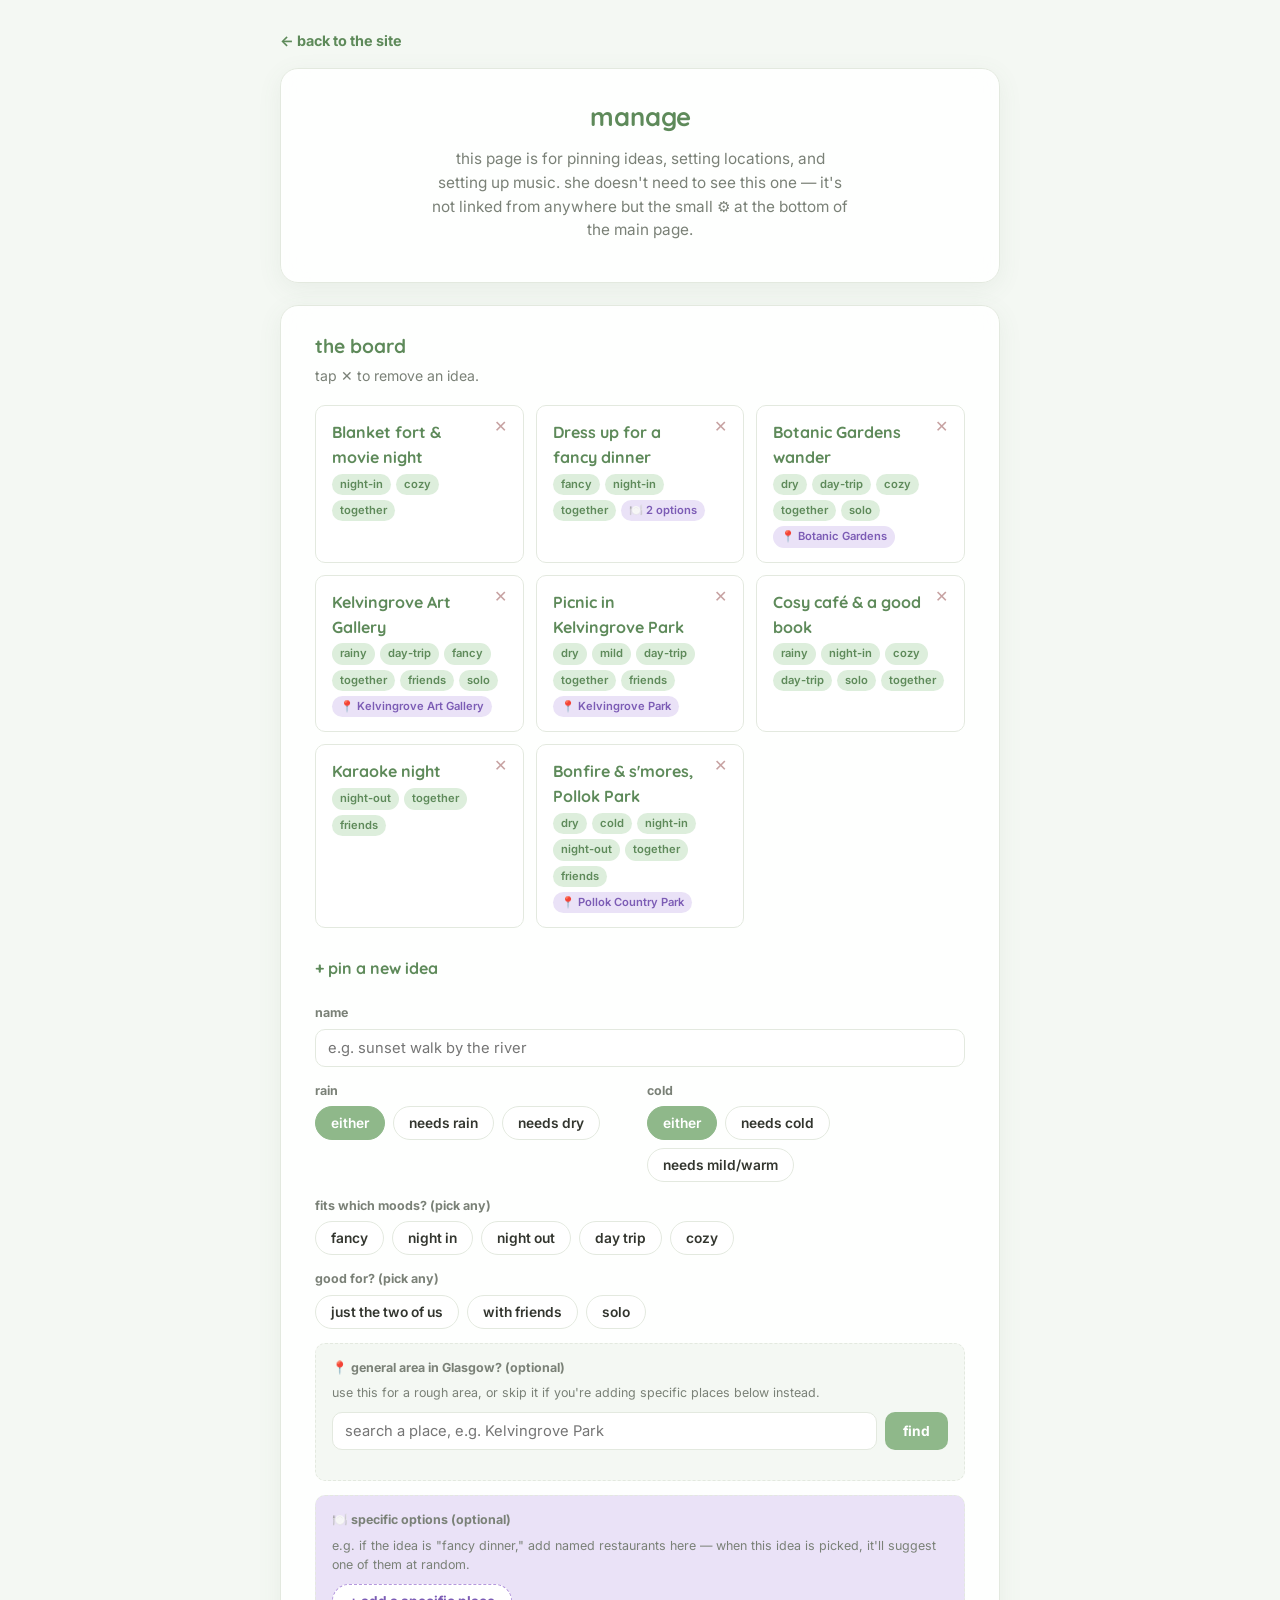
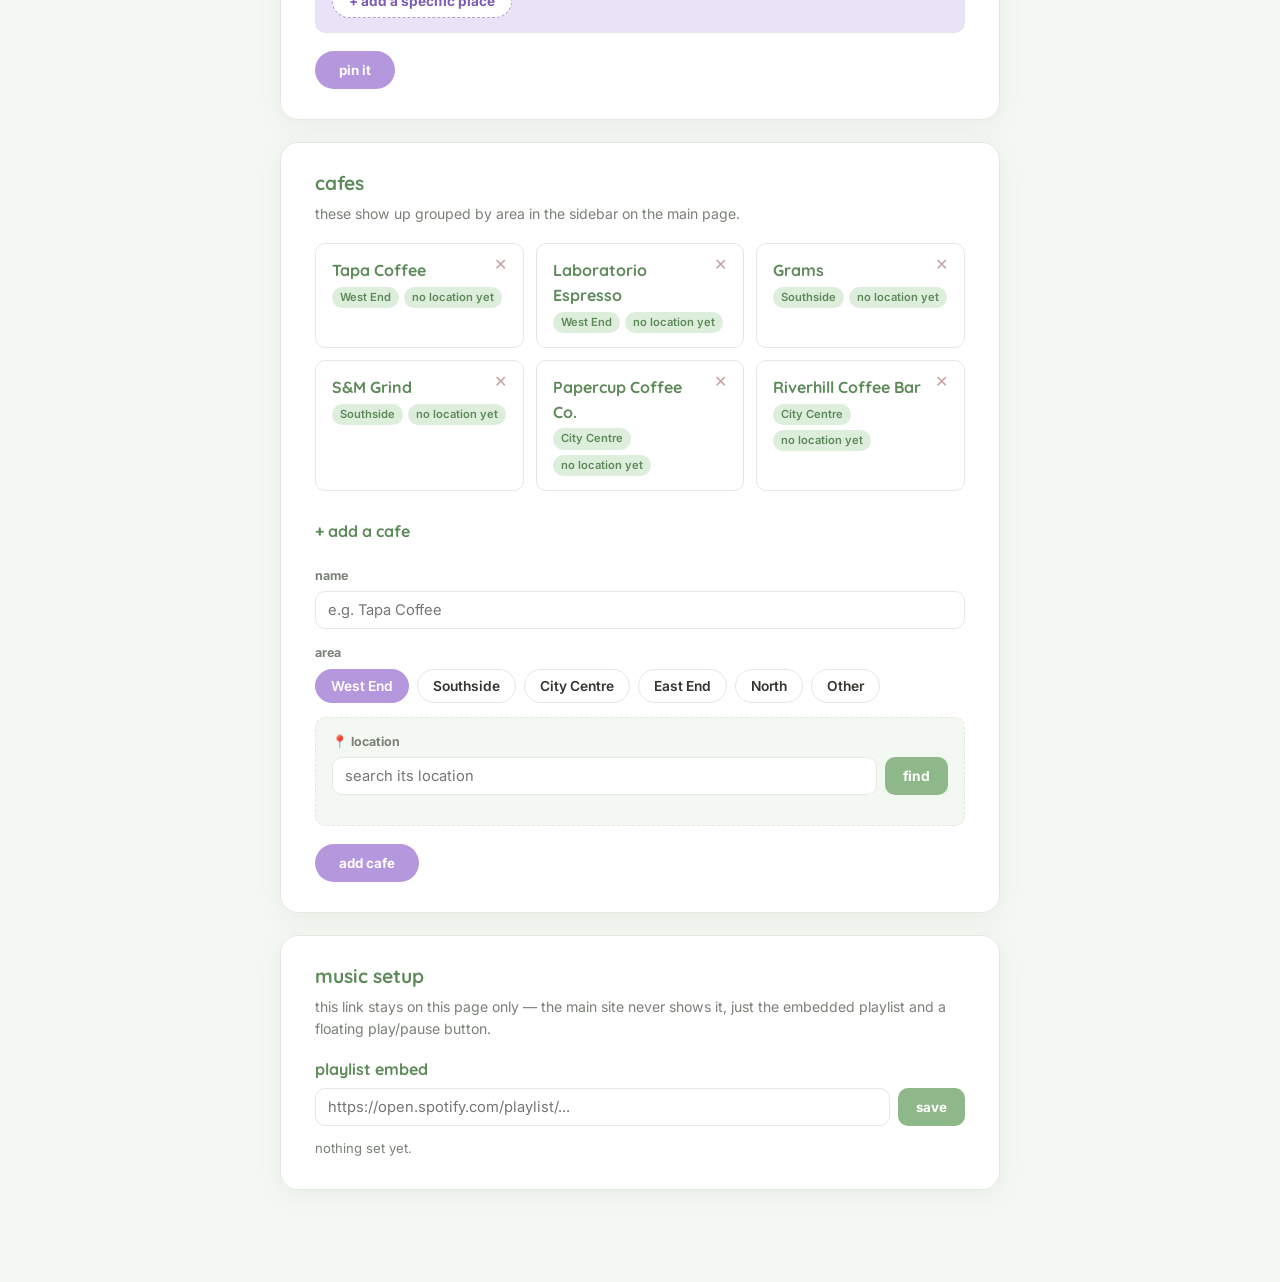
==== manage.html @ c49740e5 "Add files via upload" ====
<!DOCTYPE html>
<html lang="en">
<head>
<meta charset="UTF-8">
<meta name="viewport" content="width=device-width, initial-scale=1.0">
<title>manage — shall we?</title>
<meta name="robots" content="noindex, nofollow">

<link rel="preconnect" href="https://fonts.googleapis.com">
<link href="https://fonts.googleapis.com/css2?family=Quicksand:wght@500;600;700&family=Inter:wght@400;500;600;700&display=swap" rel="stylesheet">
<link rel="stylesheet" href="style.css">
<style>
  /* This page has no map behind it — plain background instead. */
  body{ background: var(--mint-bg); }
  .back-link{ display:inline-block; margin-bottom: 16px; color: var(--green-deep); font-weight: 700; text-decoration: none; font-size: 0.9rem; }
  .back-link:hover{ text-decoration: underline; }
  .current-value{ font-size: 0.82rem; color: var(--text-muted); margin-top: 8px; word-break: break-all; }
</style>
</head>
<body>

<div class="wrap">
  <a class="back-link" href="index.html">← back to the site</a>

  <header class="hero card" style="padding: 24px 30px;">
    <h1 style="font-size:1.6rem;">manage</h1>
    <p class="sub">this page is for pinning ideas, setting locations, and setting up music. she doesn't need to see this one — it's not linked from anywhere but the small ⚙ at the bottom of the main page.</p>
  </header>

  <!-- ============================================================
       THE BOARD — full editing here
  ============================================================= -->
  <section class="card panel">
    <h2>the board</h2>
    <p class="hint">tap ✕ to remove an idea.</p>
    <div class="board-grid" id="activityList"></div>

    <details class="add-form" open>
      <summary>+ pin a new idea</summary>
      <div class="form-body">
        <div class="form-grid">
          <div class="full">
            <label class="small">name</label>
            <input type="text" id="newName" placeholder="e.g. sunset walk by the river">
          </div>
          <div>
            <label class="small">rain</label>
            <div class="chip-row green" id="newRain">
              <button class="chip active" data-value="either">either</button>
              <button class="chip" data-value="yes">needs rain</button>
              <button class="chip" data-value="no">needs dry</button>
            </div>
          </div>
          <div>
            <label class="small">cold</label>
            <div class="chip-row green" id="newCold">
              <button class="chip active" data-value="either">either</button>
              <button class="chip" data-value="yes">needs cold</button>
              <button class="chip" data-value="no">needs mild/warm</button>
            </div>
          </div>
          <div class="full">
            <label class="small">fits which moods? (pick any)</label>
            <div class="chip-row purple" id="newMood">
              <button class="chip" data-value="fancy">fancy</button>
              <button class="chip" data-value="night-in">night in</button>
              <button class="chip" data-value="night-out">night out</button>
              <button class="chip" data-value="day-trip">day trip</button>
              <button class="chip" data-value="cozy">cozy</button>
            </div>
          </div>
          <div class="full">
            <label class="small">good for? (pick any)</label>
            <div class="chip-row purple" id="newCompany">
              <button class="chip" data-value="together">just the two of us</button>
              <button class="chip" data-value="friends">with friends</button>
              <button class="chip" data-value="solo">solo</button>
            </div>
          </div>

          <div class="full location-box">
            <label class="small">📍 general area in Glasgow? (optional)</label>
            <p class="mini-hint">use this for a rough area, or skip it if you're adding specific places below instead.</p>
            <div class="location-search-row">
              <input type="text" id="locationQuery" placeholder="search a place, e.g. Kelvingrove Park">
              <button type="button" id="locationSearchBtn">find</button>
            </div>
            <div id="locationResults" class="location-results"></div>
            <div id="locationSelected" class="location-selected"></div>
          </div>

          <div class="full options-box">
            <label class="small">🍽️ specific options (optional)</label>
            <p class="mini-hint">e.g. if the idea is "fancy dinner," add named restaurants here — when this idea is picked, it'll suggest one of them at random.</p>
            <div id="optionRows"></div>
            <button type="button" class="add-option-btn" id="addOptionBtn">+ add a specific place</button>
          </div>
        </div>
        <button class="save-btn" id="saveActivityBtn">pin it</button>
      </div>
    </details>
  </section>

  <!-- ============================================================
       CAFES (sidebar chooser on the main page)
  ============================================================= -->
  <section class="card panel">
    <h2>cafes</h2>
    <p class="hint">these show up grouped by area in the sidebar on the main page.</p>
    <div class="board-grid" id="cafeList"></div>

    <details class="add-form" open>
      <summary>+ add a cafe</summary>
      <div class="form-body">
        <div class="form-grid">
          <div class="full">
            <label class="small">name</label>
            <input type="text" id="newCafeName" placeholder="e.g. Tapa Coffee">
          </div>
          <div class="full">
            <label class="small">area</label>
            <div class="chip-row purple" id="newCafeArea"></div>
          </div>
          <div class="full location-box">
            <label class="small">📍 location</label>
            <div class="location-search-row">
              <input type="text" id="cafeLocationQuery" placeholder="search its location">
              <button type="button" id="cafeLocationSearchBtn">find</button>
            </div>
            <div id="cafeLocationResults" class="location-results"></div>
            <div id="cafeLocationSelected" class="location-selected"></div>
          </div>
        </div>
        <button class="save-btn" id="saveCafeBtn">add cafe</button>
      </div>
    </details>
  </section>

  <!-- ============================================================
       MUSIC SETUP
  ============================================================= -->
  <section class="card panel">
    <h2>music setup</h2>
    <p class="hint">this link stays on this page only — the main site never shows it, just the embedded playlist and a floating play/pause button.</p>

    <div class="music-block">
      <h3>playlist embed</h3>
      <div class="playlist-input-row">
        <input type="text" id="playlistUrl" placeholder="https://open.spotify.com/playlist/...">
        <button id="savePlaylistBtn">save</button>
      </div>
      <div id="playlistCurrent" class="current-value"></div>
    </div>
  </section>

</div>

<script src="shared.js"></script>
<script src="manage.js"></script>
</body>
</html>
---- style.css ----
/* ==========================================================================
   THEME VARIABLES
   ========================================================================== */
:root{
  --mint-bg:     #F4F8F3;
  --green-soft:  #DDEEDC;
  --green:       #8FB88A;
  --green-deep:  #5E8A5A;
  --purple-soft: #EAE2F7;
  --purple:      #B497DD;
  --purple-deep: #7C5CB5;

  --text:        #33362F;
  --text-muted:  #7A8177;
  --border:      #E3E9DF;
  --card-bg:     rgba(255, 255, 255, 0.88);

  --font-display: 'Quicksand', sans-serif;
  --font-body:    'Inter', -apple-system, BlinkMacSystemFont, 'Segoe UI', sans-serif;

  --radius: 18px;
  --radius-sm: 10px;
  --blur: 14px;
}

*{ box-sizing: border-box; }
html, body{ margin: 0; height: 100%; }

body{
  background: transparent;
  color: var(--text);
  font-family: var(--font-body);
  line-height: 1.55;
}

h1, h2, h3{
  font-family: var(--font-display);
  font-weight: 700;
  color: var(--green-deep);
  margin: 0;
}

button{ font-family: inherit; cursor: pointer; }
input, textarea, select{ font-family: inherit; }

.wrap{
  position: relative;
  z-index: 1;
  max-width: 760px;
  margin: 0 auto;
  padding: 28px 20px 70px;
}

#mapBackground{
  position: fixed;
  inset: 0;
  z-index: 0;
  filter: saturate(70%) brightness(1.08);
}

.card{
  background: var(--card-bg);
  backdrop-filter: blur(var(--blur));
  -webkit-backdrop-filter: blur(var(--blur));
  border: 1px solid var(--border);
  border-radius: var(--radius);
  box-shadow: 0 6px 24px rgba(90, 110, 90, 0.08);
  margin-bottom: 22px;
}

/* ---------- hero ---------- */
.hero{ padding: 34px 30px 30px; text-align: center; position: relative; overflow: hidden; }
.hero-plants{ position: absolute; top: 0; left: 0; right: 0; display: flex; justify-content: space-between; padding: 0 18px; pointer-events: none; }
.plant{ width: 34px; height: auto; opacity: 0.9; }
.plant-left{ transform: translateY(-6px); }
.plant-right{ transform: translateY(-6px) scaleX(-1); }
.eyebrow{ margin: 0; font-size: 0.78rem; letter-spacing: 0.06em; text-transform: uppercase; color: var(--purple-deep); font-weight: 600; }
.hero h1{ font-size: clamp(2rem, 6vw, 2.6rem); margin-top: 4px; }
.hero .sub{ margin-top: 10px; color: var(--text-muted); max-width: 42ch; margin-left: auto; margin-right: auto; font-size: 0.96rem; }

/* ---------- picker ---------- */
.picker{ padding: 26px clamp(18px, 4vw, 34px) 20px; }
.field-group{ margin-bottom: 22px; }
.field-group:last-child{ margin-bottom: 0; }
.field-label{ font-family: var(--font-display); font-weight: 600; color: var(--text); font-size: 0.98rem; margin-bottom: 10px; }
.chip-row{ display: flex; flex-wrap: wrap; gap: 8px; }
.chip{
  border: 1.5px solid var(--border); background: #fff; color: var(--text);
  padding: 8px 15px; border-radius: 999px; font-size: 0.86rem; font-weight: 600;
  transition: all .15s ease;
}
.chip-row.green .chip:hover{ border-color: var(--green); }
.chip-row.green .chip.active{ background: var(--green); border-color: var(--green); color: #fff; }
.chip-row.purple .chip:hover{ border-color: var(--purple); }
.chip-row.purple .chip.active{ background: var(--purple); border-color: var(--purple); color: #fff; }

/* ---------- reveal + result ---------- */
.reveal-area{ text-align: center; margin: 6px 0 26px; }
.reveal-btn{
  background: linear-gradient(135deg, var(--green), var(--purple));
  color: #fff; border: none; padding: 15px 38px; border-radius: 999px;
  font-size: 1.02rem; font-family: var(--font-display); font-weight: 700;
  box-shadow: 0 8px 20px rgba(124, 92, 181, 0.25); transition: transform .1s ease;
}
.reveal-btn:hover{ transform: translateY(-1px); }
.reveal-btn:active{ transform: translateY(1px); }
.map-hint{ margin: 10px 0 0; font-size: 0.82rem; color: var(--text-muted); font-style: italic; }

#result{ margin-bottom: 24px; min-height: 20px; }
.result-card{ padding: 26px clamp(20px, 4vw, 34px); display: flex; gap: 18px; align-items: flex-start; animation: pop .3s ease; }
@keyframes pop{ from{ opacity:0; transform: translateY(8px);} to{opacity:1; transform:none;} }
.result-icon{ flex: none; width: 52px; height: 52px; background: var(--green-soft); border-radius: 50%; display: flex; align-items: center; justify-content: center; }
.result-icon svg{ width: 30px; height: 30px; }
.result-body h3{ font-size: 1.3rem; margin-bottom: 4px; }
.area-tag{
  display: inline-block; font-size: 0.78rem; font-weight: 700; color: var(--purple-deep);
  background: var(--purple-soft); padding: 4px 12px; border-radius: 999px; margin: 8px 0 14px;
}
.specific-pick{ font-size: 0.92rem; color: var(--text); margin: 8px 0 4px; }
.specific-pick strong{ color: var(--purple-deep); }
.ghost-btn{
  background: none; border: 1.5px solid var(--green); color: var(--green-deep);
  padding: 8px 16px; border-radius: 999px; font-weight: 700; font-size: 0.86rem;
}
.ghost-btn:hover{ background: var(--green); color: #fff; }
.empty-state{ text-align: center; padding: 26px 20px; color: var(--text-muted); font-style: italic; }

/* ---------- panels + board grid ---------- */
.panel{ padding: 26px clamp(18px, 4vw, 34px) 30px; }
.panel h2{ font-size: 1.2rem; margin-bottom: 4px; }
.panel .hint{ color: var(--text-muted); font-size: 0.88rem; margin: 0 0 18px; }
.panel .hint.small-hint{ margin-bottom: 10px; }

.board-grid{ display: grid; grid-template-columns: repeat(auto-fill, minmax(200px, 1fr)); gap: 12px; margin-bottom: 22px; }
.board-card{
  background: #fff; border: 1px solid var(--border); border-radius: var(--radius-sm);
  padding: 14px 16px; text-align: left; cursor: pointer; position: relative;
  transition: box-shadow .15s ease, transform .1s ease;
}
.board-card:hover{ box-shadow: 0 6px 16px rgba(90,110,90,0.12); transform: translateY(-1px); }
.board-card .name{ font-family: var(--font-display); font-weight: 700; color: var(--green-deep); margin-bottom: 4px; padding-right: 20px; }
.board-card .tags{ display: flex; flex-wrap: wrap; gap: 5px; }
.board-card .tag{ font-size: 0.7rem; font-weight: 600; padding: 2px 8px; border-radius: 999px; background: var(--green-soft); color: var(--green-deep); }
.board-card .tag.loc{ background: var(--purple-soft); color: var(--purple-deep); }
.board-card .remove-btn{
  position: absolute; top: 10px; right: 10px; background: none; border: none;
  color: #c7a2a2; font-size: 1rem; line-height: 1; padding: 2px 6px; border-radius: 6px;
}
.board-card .remove-btn:hover{ background: #f6e8e8; }

/* ---------- add-idea form ---------- */
details.add-form > summary{
  list-style: none; cursor: pointer; font-weight: 700; font-family: var(--font-display);
  color: var(--green-deep); padding: 6px 0;
}
details.add-form > summary::-webkit-details-marker{ display: none; }
.form-body{ margin-top: 16px; }
.form-grid{ display: grid; grid-template-columns: 1fr 1fr; gap: 14px; }
.form-grid .full{ grid-column: 1 / -1; }
label.small{ font-size: 0.78rem; font-weight: 700; color: var(--text-muted); display: block; margin-bottom: 6px; }
input[type="text"], textarea, select{
  width: 100%; border: 1.5px solid var(--border); border-radius: var(--radius-sm);
  padding: 9px 12px; background: #fff; font-size: 0.92rem; color: var(--text);
}
textarea{ resize: vertical; min-height: 56px; }
.save-btn{ margin-top: 18px; background: var(--purple); color: #fff; border: none; padding: 11px 24px; border-radius: 999px; font-weight: 700; }
.save-btn:hover{ background: var(--purple-deep); }

.mini-hint{ font-size: 0.78rem; color: var(--text-muted); margin: 0 0 10px; }

.location-box{ background: var(--mint-bg); border: 1px dashed var(--border); border-radius: var(--radius-sm); padding: 14px 16px; }
.location-search-row{ display: flex; gap: 8px; }
.location-search-row input{ flex: 1; }
.location-search-row button{ background: var(--green); color: #fff; border: none; padding: 0 18px; border-radius: var(--radius-sm); font-weight: 700; font-size: 0.86rem; }
.location-search-row button:hover{ background: var(--green-deep); }
.location-results{ margin-top: 8px; display: flex; flex-direction: column; gap: 4px; }
.location-result-item{ text-align: left; background: #fff; border: 1px solid var(--border); border-radius: 8px; padding: 7px 10px; font-size: 0.82rem; color: var(--text); }
.location-result-item:hover{ border-color: var(--purple); }
.location-selected{ margin-top: 8px; font-size: 0.82rem; color: var(--purple-deep); font-weight: 600; }

.options-box{ background: var(--purple-soft); border: 1px dashed var(--border); border-radius: var(--radius-sm); padding: 14px 16px; }
.option-row{ background: #fff; border: 1px solid var(--border); border-radius: var(--radius-sm); padding: 10px 12px; margin-bottom: 10px; }
.option-row-top{ display: flex; gap: 8px; margin-bottom: 8px; }
.option-row-top input{ flex: 1; }
.option-row .location-search-row{ margin-bottom: 0; }
.option-row .location-search-row input{ font-size: 0.85rem; }
.icon-btn{ background: none; border: none; color: var(--text-muted); font-size: 1.1rem; line-height: 1; padding: 4px 8px; border-radius: var(--radius-sm); }
.icon-btn:hover{ background: var(--border); }
.add-option-btn{ background: #fff; border: 1.5px dashed var(--purple); color: var(--purple-deep); padding: 8px 16px; border-radius: 999px; font-weight: 700; font-size: 0.85rem; }
.add-option-btn:hover{ background: var(--purple-soft); }

/* ---------- music ---------- */
.music-block{ margin-bottom: 26px; }
.music-block:last-child{ margin-bottom: 0; }
.music-block h3{ font-size: 1rem; margin-bottom: 6px; }
.playlist-input-row{ display: flex; gap: 8px; flex-wrap: wrap; margin-bottom: 12px; }
.playlist-input-row input{ flex: 1; min-width: 200px; }
.playlist-input-row button{ background: var(--green); color: #fff; border: none; padding: 9px 18px; border-radius: var(--radius-sm); font-weight: 700; }
.playlist-input-row button:hover{ background: var(--green-deep); }
.playlist-embed-wrap{ border-radius: var(--radius-sm); overflow: hidden; border: 1px solid var(--border); }
.playlist-embed-wrap iframe{ width: 100%; border: none; display: block; }
.playlist-empty{ color: var(--text-muted); font-style: italic; font-size: 0.9rem; }

/* ---------- cafe sidebar ---------- */
.cafe-toggle{
  position: fixed;
  top: 50%;
  right: 0;
  transform: translateY(-50%);
  z-index: 45;
  background: var(--purple);
  color: #fff;
  border: none;
  padding: 12px 10px;
  border-radius: 12px 0 0 12px;
  font-weight: 700;
  font-size: 0.82rem;
  writing-mode: vertical-rl;
  text-orientation: mixed;
  box-shadow: -4px 0 12px rgba(90,110,90,0.15);
}
.cafe-toggle:hover{ background: var(--purple-deep); }

.cafe-sidebar{
  position: fixed;
  top: 0;
  right: 0;
  bottom: 0;
  width: 280px;
  max-width: 85vw;
  background: var(--card-bg);
  backdrop-filter: blur(var(--blur));
  -webkit-backdrop-filter: blur(var(--blur));
  border-left: 1px solid var(--border);
  box-shadow: -8px 0 24px rgba(90,110,90,0.15);
  z-index: 46;
  padding: 20px 18px;
  overflow-y: auto;
  transform: translateX(100%);
  transition: transform .25s ease;
}
.cafe-sidebar.open{ transform: translateX(0); }
.cafe-sidebar-header{ display: flex; justify-content: space-between; align-items: center; margin-bottom: 4px; }
.cafe-sidebar h2{ font-size: 1.15rem; }
.cafe-sidebar .hint{ font-size: 0.85rem; color: var(--text-muted); margin: 0 0 16px; }

.cafe-group{ margin-bottom: 18px; }
.cafe-group-title{
  font-family: var(--font-display);
  font-weight: 700;
  color: var(--purple-deep);
  font-size: 0.9rem;
  margin-bottom: 8px;
}
.cafe-item{
  display: block;
  width: 100%;
  text-align: left;
  background: #fff;
  border: 1px solid var(--border);
  border-radius: var(--radius-sm);
  padding: 9px 12px;
  margin-bottom: 6px;
  font-size: 0.88rem;
  color: var(--text);
  font-weight: 600;
}
.cafe-item:hover{ border-color: var(--green); background: var(--green-soft); }

/* ---------- floating now-playing widget ---------- */
.floating-player{
  position: fixed;
  left: 50%;
  bottom: 22px;
  transform: translateX(-50%);
  z-index: 40;
  display: flex;
  align-items: center;
  gap: 10px;
  background: rgba(255,255,255,0.92);
  backdrop-filter: blur(10px);
  -webkit-backdrop-filter: blur(10px);
  border: 1px solid var(--border);
  border-radius: 999px;
  padding: 8px 10px 8px 8px;
  box-shadow: 0 8px 24px rgba(90,110,90,0.18);
}
.floating-playlist-btn{
  background: var(--green-soft); color: var(--green-deep); border: none;
  padding: 10px 18px; border-radius: 999px; font-weight: 700; font-size: 0.85rem; white-space: nowrap;
}
.floating-playlist-btn:hover{ background: var(--green); color: #fff; }

@media (max-width: 480px){
  .floating-player{ left: 12px; right: 12px; transform: none; justify-content: center; flex-wrap: wrap; }
}

/* ---------- map marker ---------- */
.pulse-marker{ width: 16px; height: 16px; border-radius: 50%; background: var(--purple); border: 2px solid #fff; animation: pulse 1.6s infinite; }
@keyframes pulse{
  0%   { box-shadow: 0 0 0 0 rgba(180,151,221,0.55); }
  70%  { box-shadow: 0 0 0 18px rgba(180,151,221,0); }
  100% { box-shadow: 0 0 0 0 rgba(180,151,221,0); }
}

/* ---------- footer ---------- */
footer{ text-align: center; padding: 10px 0 30px; color: var(--text-muted); font-size: 0.85rem; position: relative; }
.footer-sprig{ width: 100px; height: auto; display: block; margin: 0 auto 8px; }
.manage-link{ margin-top: 14px; }
.manage-link a{ color: var(--border); text-decoration: none; font-size: 0.95rem; opacity: 0.6; }
.manage-link a:hover{ opacity: 1; color: var(--purple); }

@media (max-width: 560px){
  .form-grid{ grid-template-columns: 1fr; }
  .result-card{ flex-direction: column; }
}
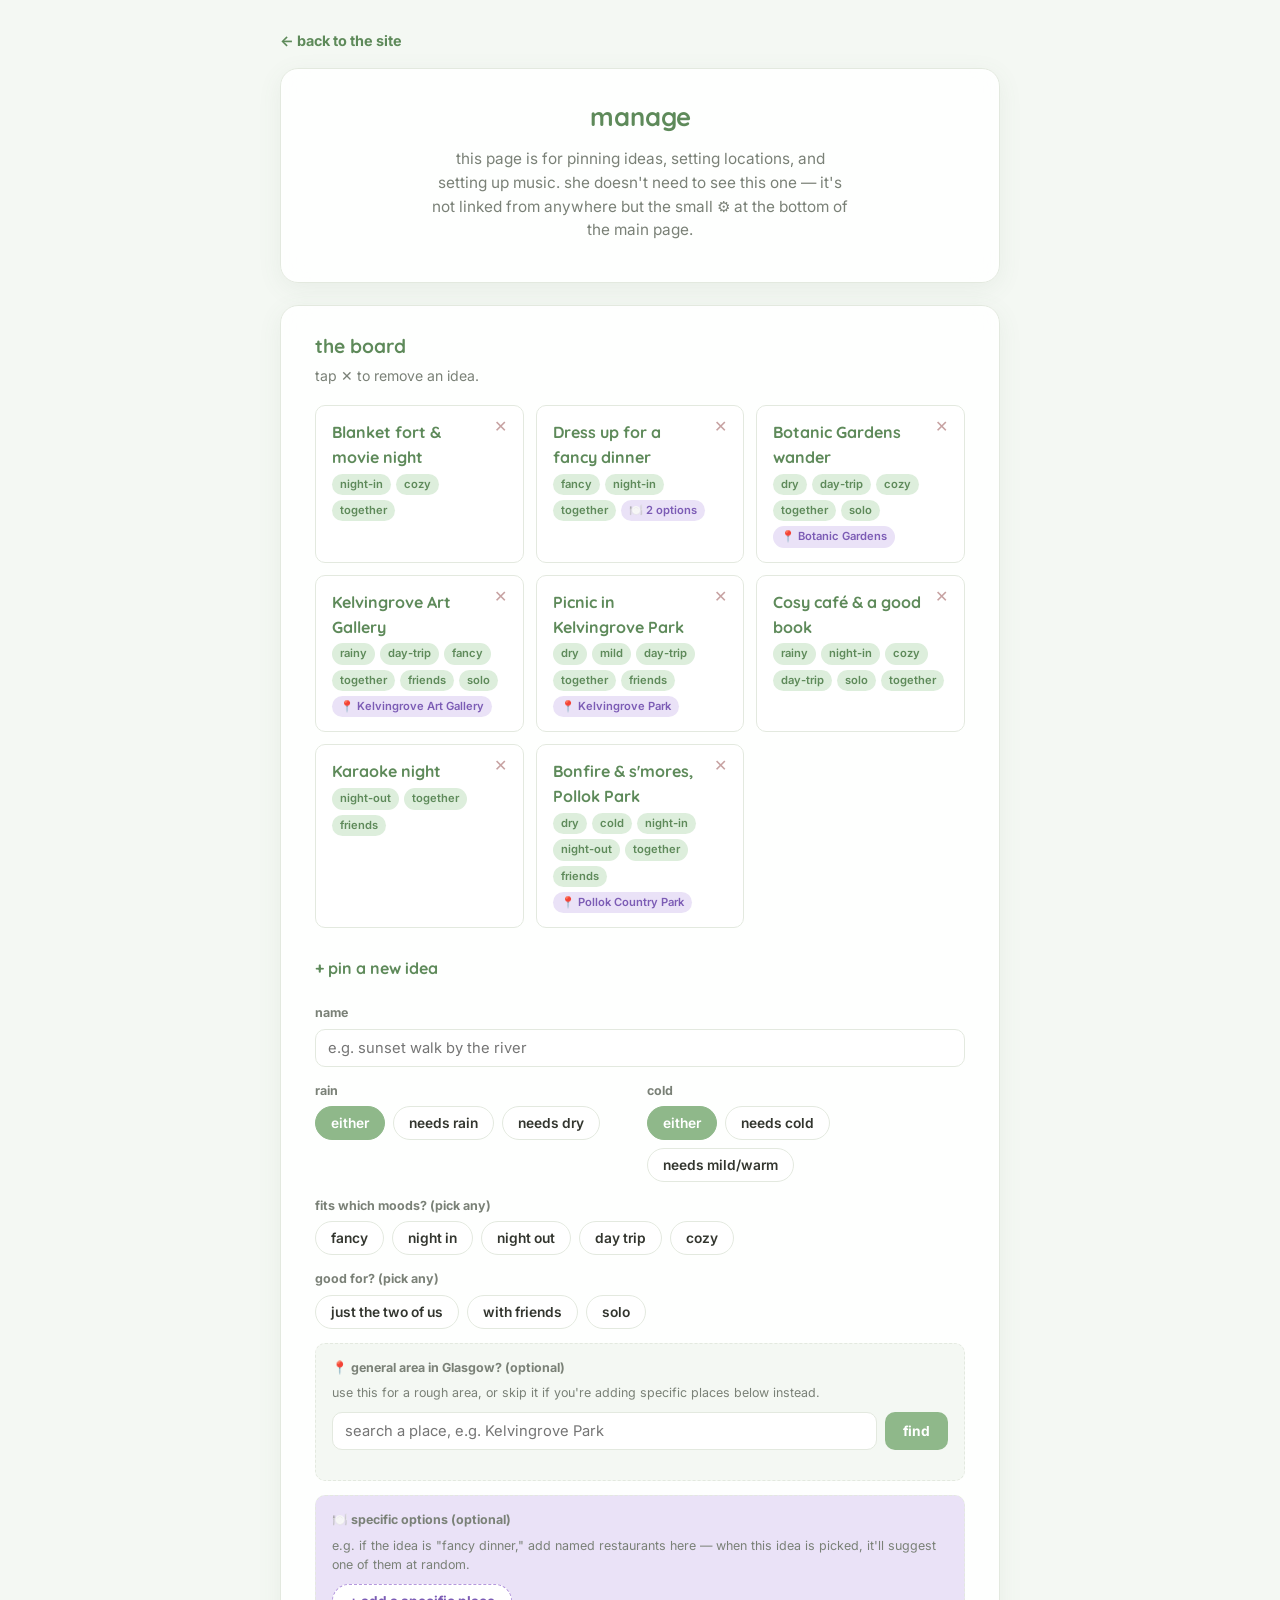
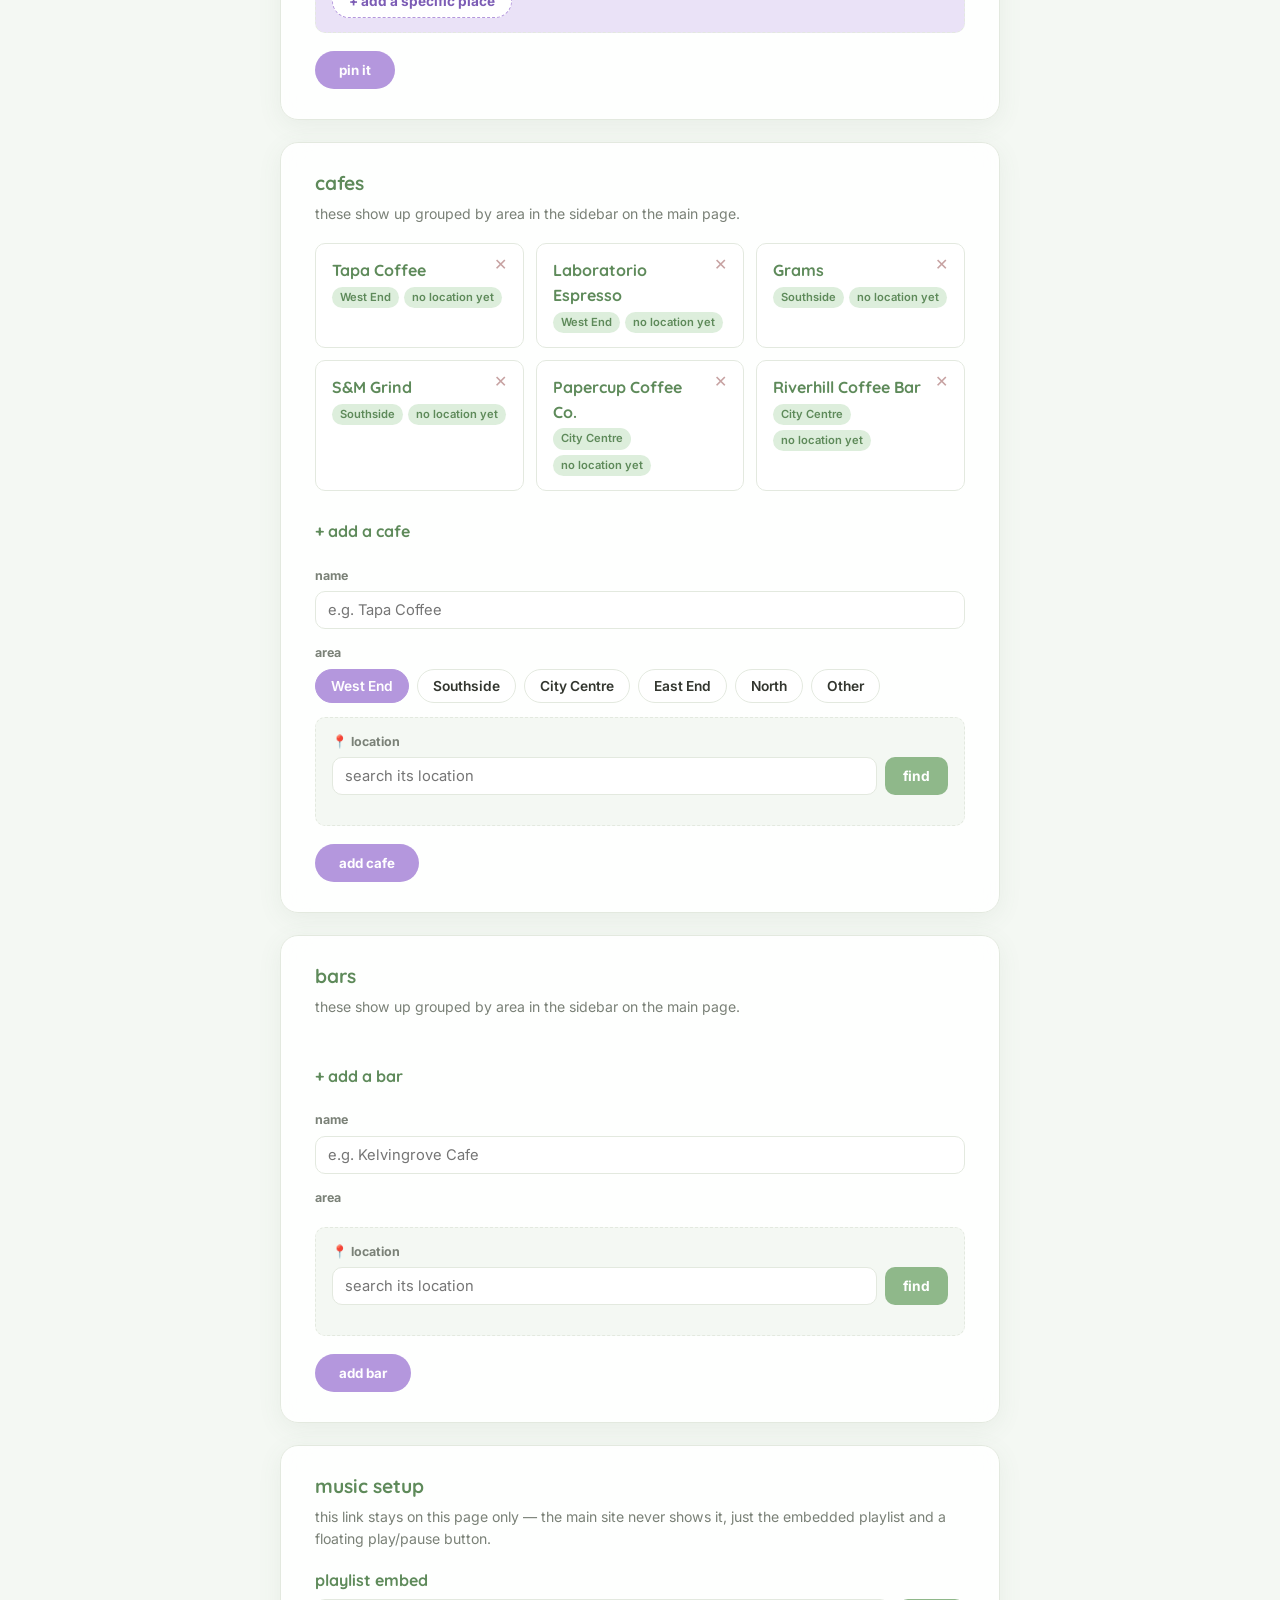
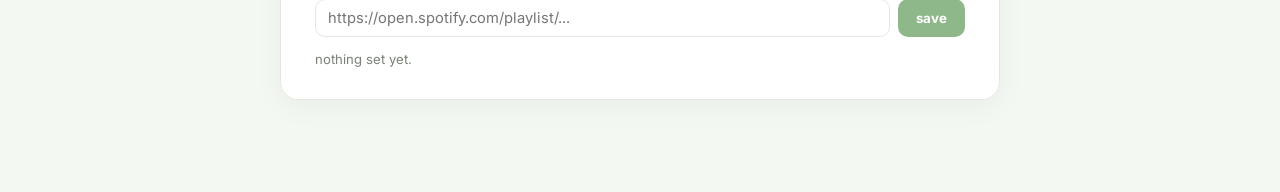
==== commit efdfccce: "Add sidebar chooser for bars in manage.html" ====
--- a/manage.html
+++ b/manage.html
@@ -136,6 +136,41 @@
     </details>
   </section>
 
+   <!-- ============================================================
+       BARS (sidebar chooser on the main page)
+  ============================================================= -->
+  <section class="card panel">
+    <h2>bars</h2>
+    <p class="hint">these show up grouped by area in the sidebar on the main page.</p>
+    <div class="board-grid" id="barList"></div>
+
+    <details class="add-form" open>
+      <summary>+ add a bar</summary>
+      <div class="form-body">
+        <div class="form-grid">
+          <div class="full">
+            <label class="small">name</label>
+            <input type="text" id="newBarName" placeholder="e.g. Kelvingrove Cafe">
+          </div>
+          <div class="full">
+            <label class="small">area</label>
+            <div class="chip-row purple" id="newBarArea"></div>
+          </div>
+          <div class="full location-box">
+            <label class="small">📍 location</label>
+            <div class="location-search-row">
+              <input type="text" id="barLocationQuery" placeholder="search its location">
+              <button type="button" id="barLocationSearchBtn">find</button>
+            </div>
+            <div id="barLocationResults" class="location-results"></div>
+            <div id="barLocationSelected" class="location-selected"></div>
+          </div>
+        </div>
+        <button class="save-btn" id="saveBarBtn">add bar</button>
+      </div>
+    </details>
+  </section>
+
   <!-- ============================================================
        MUSIC SETUP
   ============================================================= -->
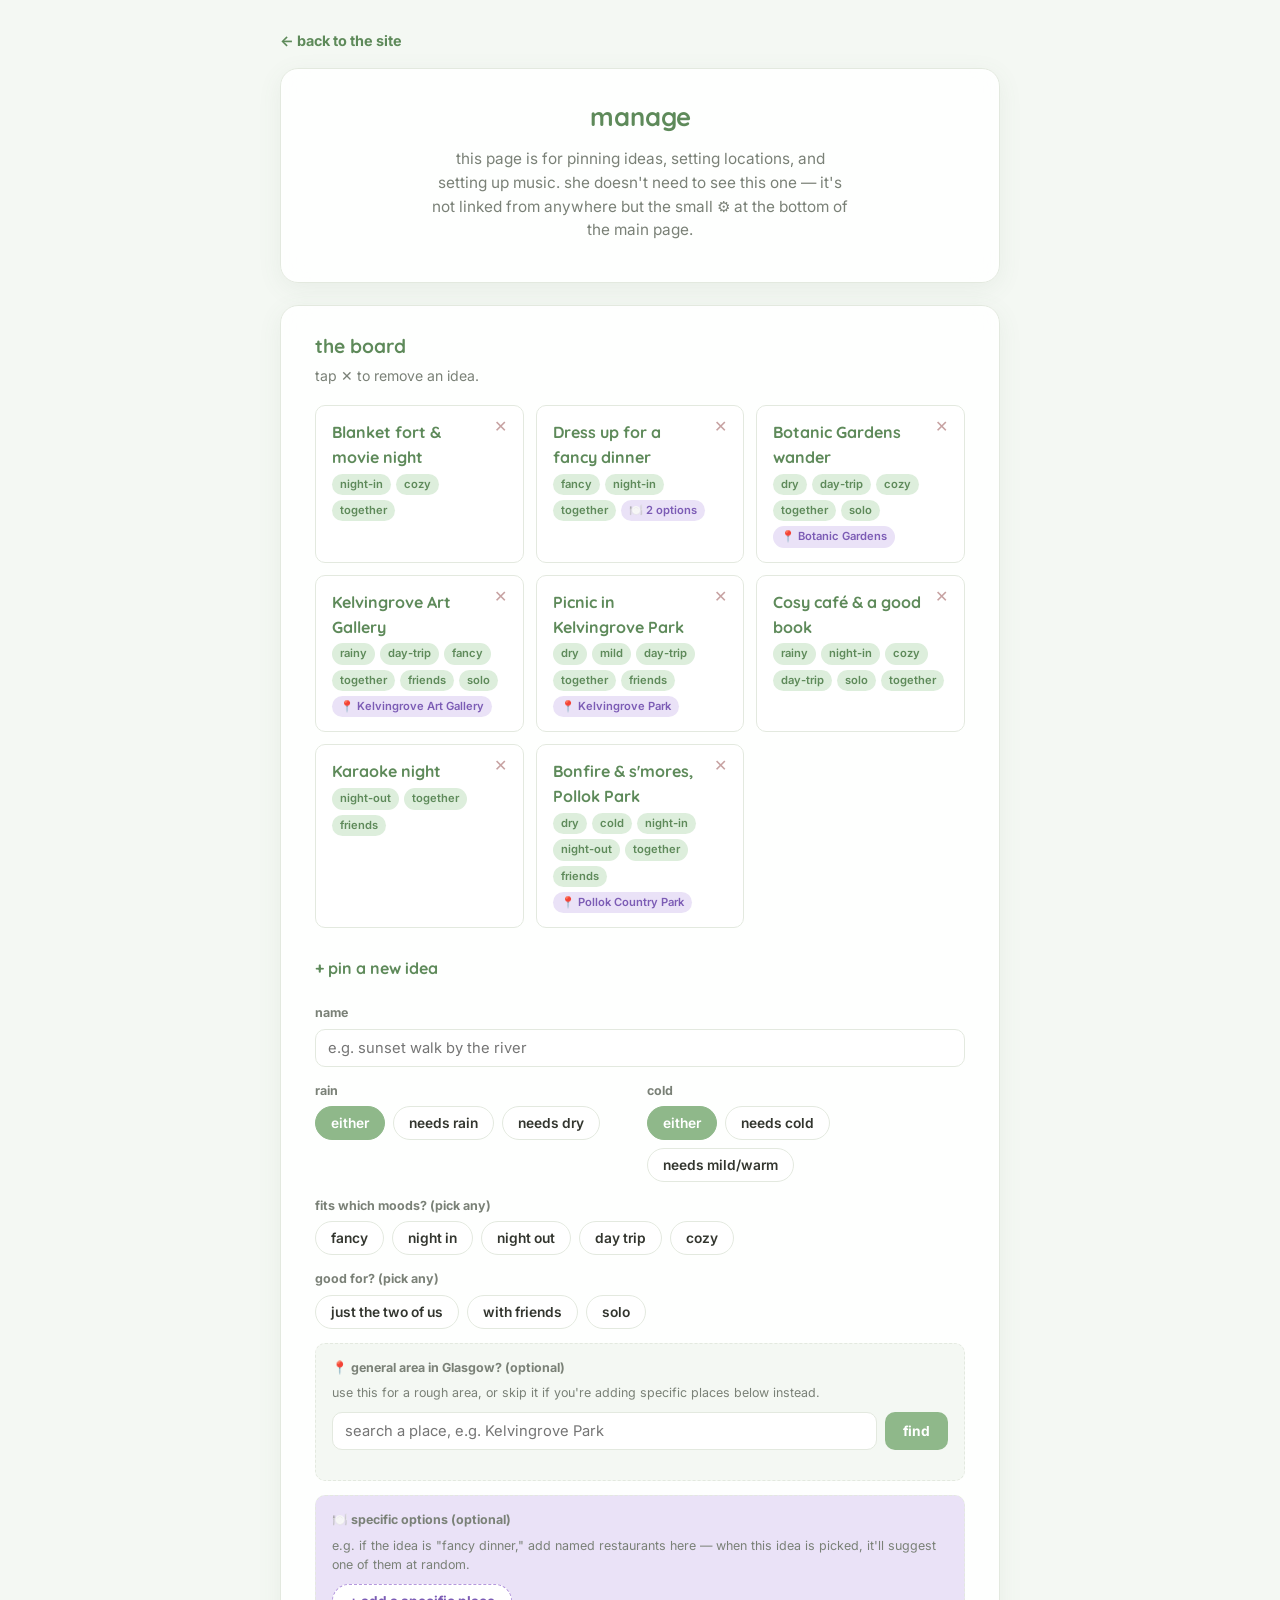
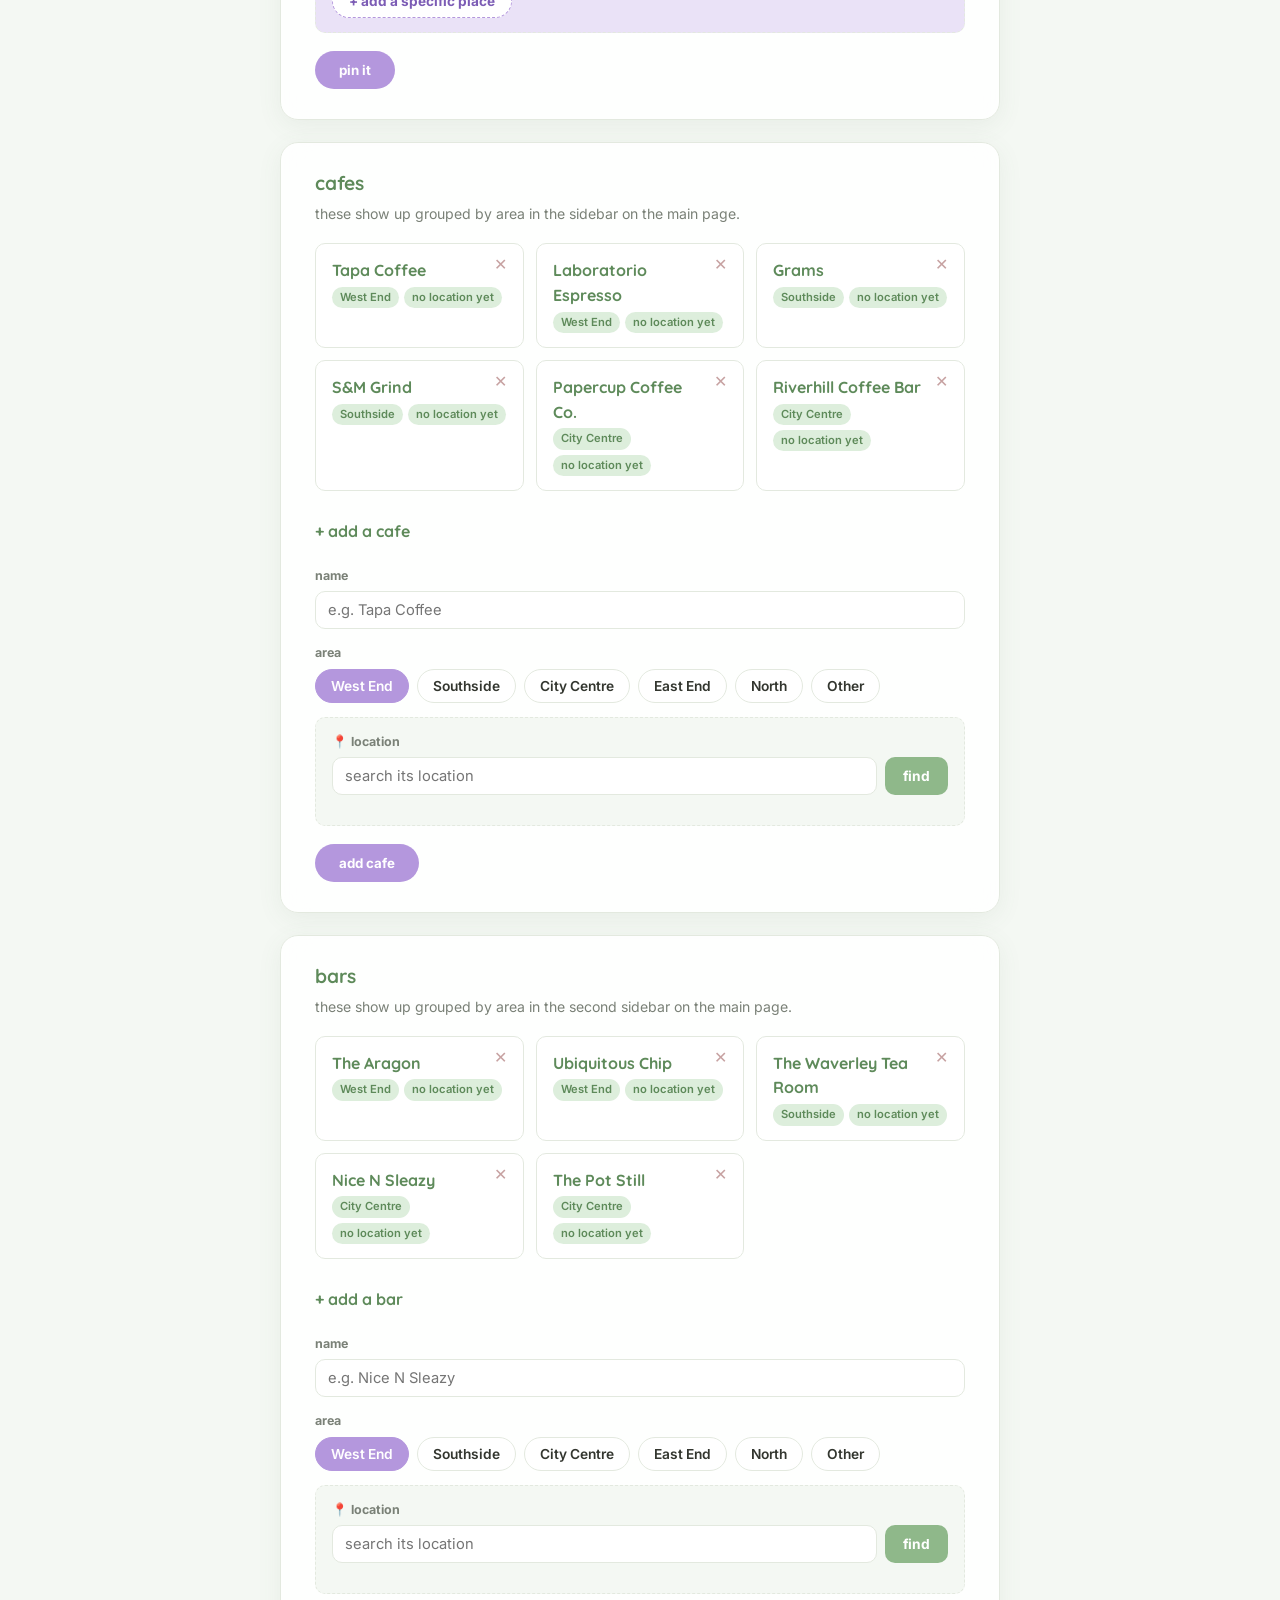
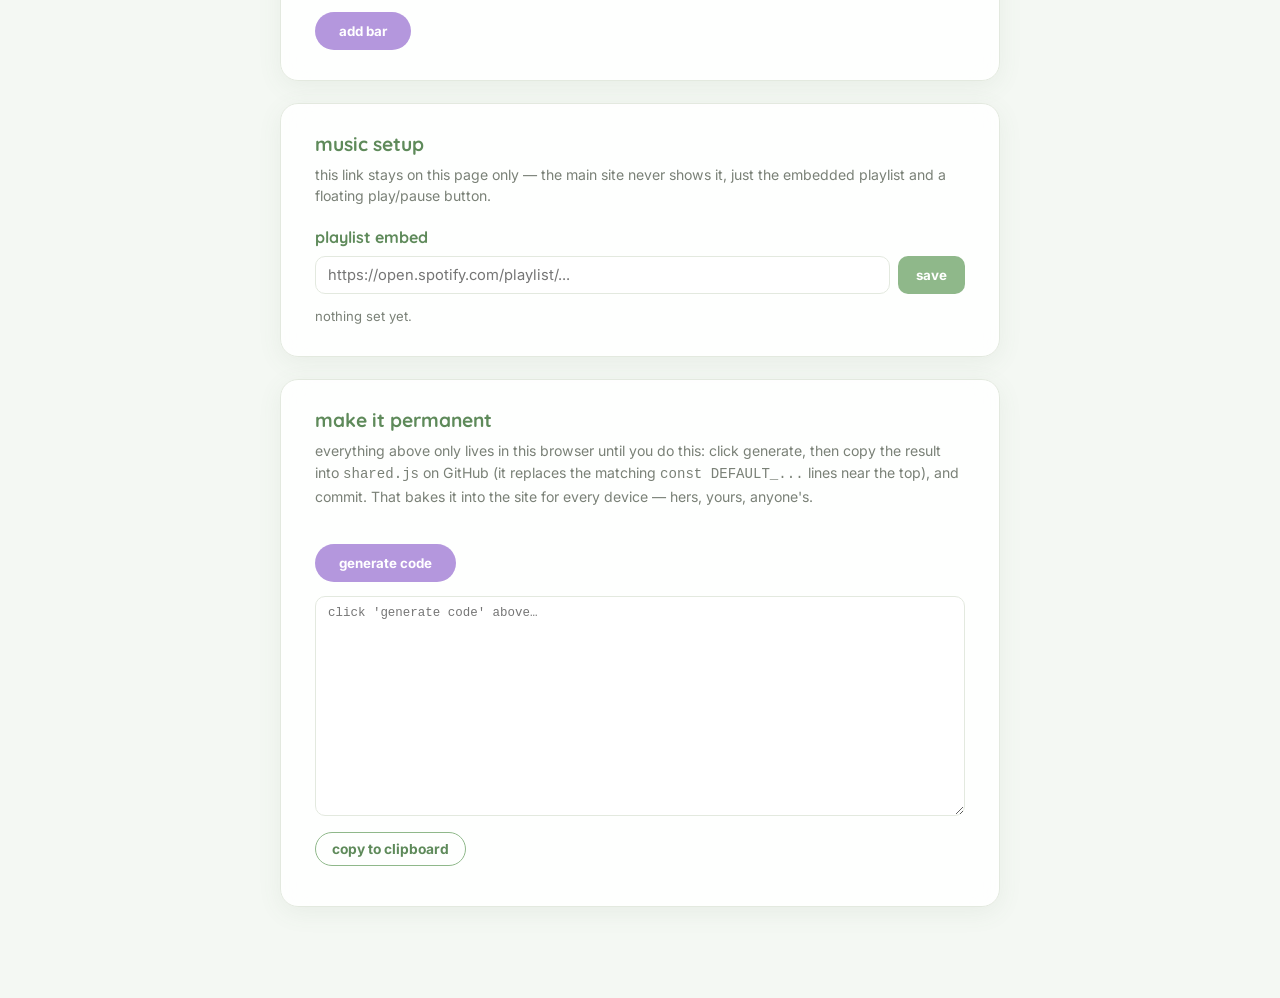
==== commit 39e10eb4: "Add files via upload" ====
--- a/manage.html
+++ b/manage.html
@@ -15,6 +15,7 @@
   .back-link{ display:inline-block; margin-bottom: 16px; color: var(--green-deep); font-weight: 700; text-decoration: none; font-size: 0.9rem; }
   .back-link:hover{ text-decoration: underline; }
   .current-value{ font-size: 0.82rem; color: var(--text-muted); margin-top: 8px; word-break: break-all; }
+  .export-output{ width: 100%; min-height: 220px; font-family: monospace; font-size: 0.78rem; margin-top: 14px; }
 </style>
 </head>
 <body>
@@ -136,12 +137,12 @@
     </details>
   </section>
 
-   <!-- ============================================================
-       BARS (sidebar chooser on the main page)
+  <!-- ============================================================
+       BARS (second sidebar on the main page)
   ============================================================= -->
   <section class="card panel">
     <h2>bars</h2>
-    <p class="hint">these show up grouped by area in the sidebar on the main page.</p>
+    <p class="hint">these show up grouped by area in the second sidebar on the main page.</p>
     <div class="board-grid" id="barList"></div>
 
     <details class="add-form" open>
@@ -150,7 +151,7 @@
         <div class="form-grid">
           <div class="full">
             <label class="small">name</label>
-            <input type="text" id="newBarName" placeholder="e.g. Kelvingrove Cafe">
+            <input type="text" id="newBarName" placeholder="e.g. Nice N Sleazy">
           </div>
           <div class="full">
             <label class="small">area</label>
@@ -188,6 +189,18 @@
     </div>
   </section>
 
+  <!-- ============================================================
+       MAKE IT PERMANENT (export current data as code)
+  ============================================================= -->
+  <section class="card panel">
+    <h2>make it permanent</h2>
+    <p class="hint">everything above only lives in this browser until you do this: click generate, then copy the result into <code>shared.js</code> on GitHub (it replaces the matching <code>const DEFAULT_...</code> lines near the top), and commit. That bakes it into the site for every device — hers, yours, anyone's.</p>
+    <button class="save-btn" id="generateExportBtn">generate code</button>
+    <textarea id="exportOutput" class="export-output" readonly placeholder="click 'generate code' above…"></textarea>
+    <button class="ghost-btn" id="copyExportBtn" style="margin-top:10px;">copy to clipboard</button>
+    <p id="copyStatus" class="mini-hint" style="margin-top:8px;"></p>
+  </section>
+
 </div>
 
 <script src="shared.js"></script>
--- a/style.css
+++ b/style.css
@@ -267,6 +267,36 @@
 }
 .cafe-item:hover{ border-color: var(--green); background: var(--green-soft); }
 
+/* bar sidebar mirrors the cafe sidebar, but on the left edge */
+.bar-toggle{
+  position: fixed;
+  top: 50%;
+  left: 0;
+  z-index: 45;
+  background: var(--green);
+  color: #fff;
+  border: none;
+  padding: 12px 10px;
+  border-radius: 0 12px 12px 0;
+  font-weight: 700;
+  font-size: 0.82rem;
+  writing-mode: vertical-rl;
+  text-orientation: mixed;
+  transform: translateY(-50%) rotate(180deg);
+  box-shadow: 4px 0 12px rgba(90,110,90,0.15);
+}
+.bar-toggle:hover{ background: var(--green-deep); }
+
+.bar-sidebar{
+  left: 0;
+  right: auto;
+  border-left: none;
+  border-right: 1px solid var(--border);
+  box-shadow: 8px 0 24px rgba(90,110,90,0.15);
+  transform: translateX(-100%);
+}
+.bar-sidebar.open{ transform: translateX(0); }
+
 /* ---------- floating now-playing widget ---------- */
 .floating-player{
   position: fixed;
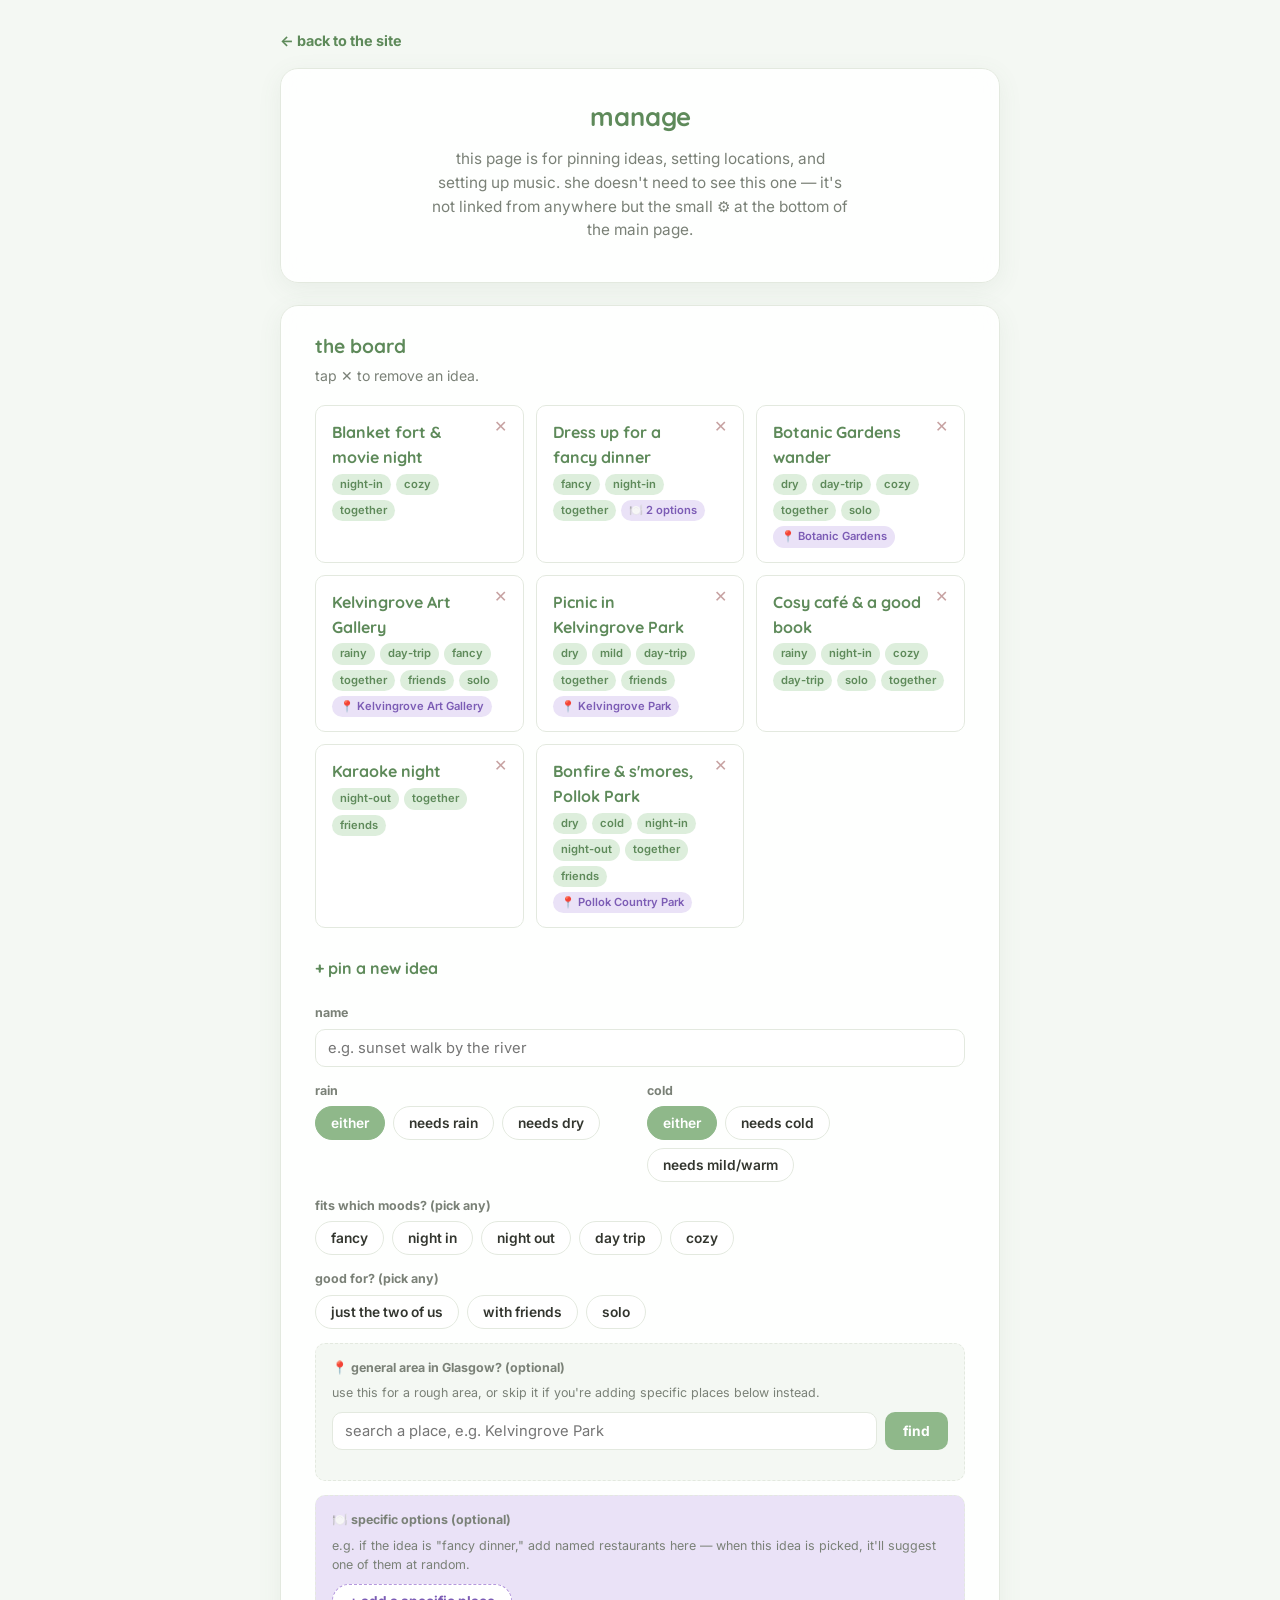
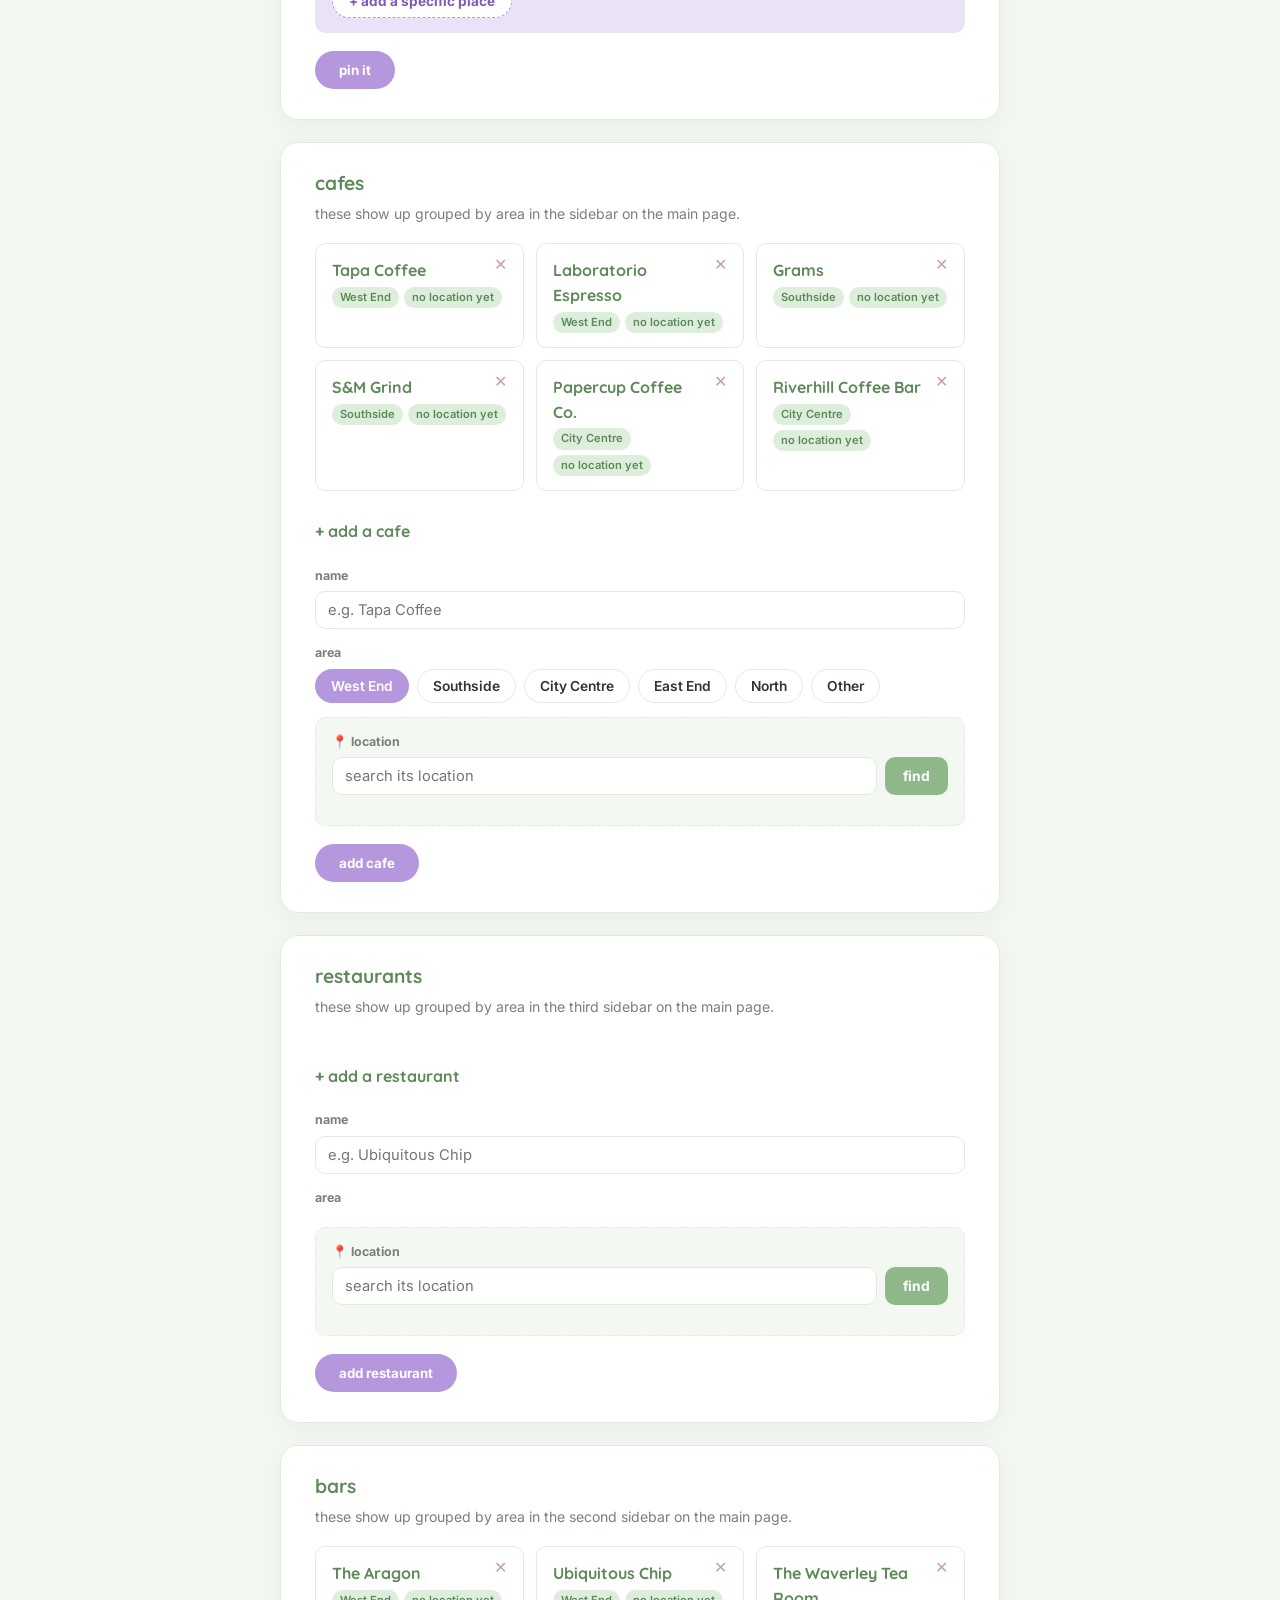
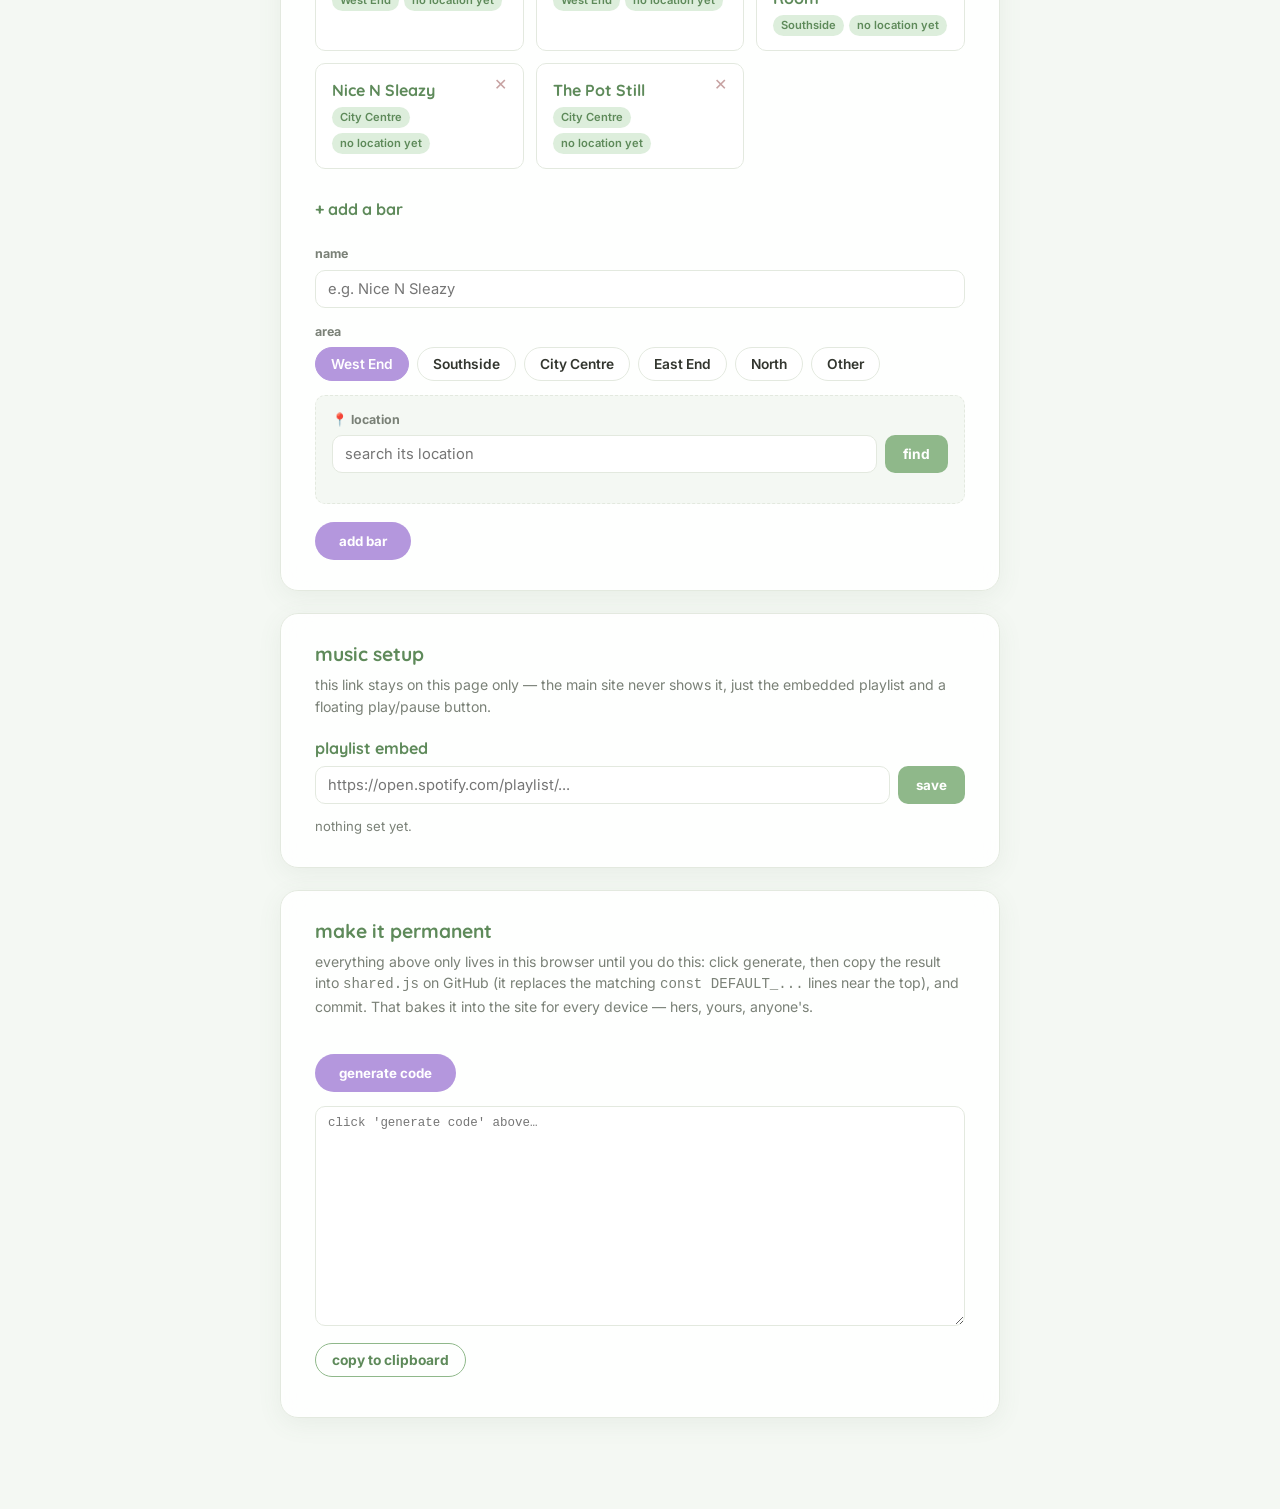
==== commit a5ba5cf8: "Update manage.html" ====
--- a/manage.html
+++ b/manage.html
@@ -138,6 +138,41 @@
   </section>
 
   <!-- ============================================================
+       RESTAURANTS (third sidebar on the main page)
+  ============================================================= -->
+<section class="card panel">
+  <h2>restaurants</h2>
+  <p class="hint">these show up grouped by area in the third sidebar on the main page.</p>
+  <div class="board-grid" id="restaurantList"></div>
+
+  <details class="add-form" open>
+    <summary>+ add a restaurant</summary>
+    <div class="form-body">
+      <div class="form-grid">
+        <div class="full">
+          <label class="small">name</label>
+          <input type="text" id="newRestaurantName" placeholder="e.g. Ubiquitous Chip">
+        </div>
+        <div class="full">
+          <label class="small">area</label>
+          <div class="chip-row purple" id="newRestaurantArea"></div>
+        </div>
+        <div class="full location-box">
+          <label class="small">📍 location</label>
+          <div class="location-search-row">
+            <input type="text" id="restaurantLocationQuery" placeholder="search its location">
+            <button type="button" id="restaurantLocationSearchBtn">find</button>
+          </div>
+          <div id="restaurantLocationResults" class="location-results"></div>
+          <div id="restaurantLocationSelected" class="location-selected"></div>
+        </div>
+      </div>
+      <button class="save-btn" id="saveRestaurantBtn">add restaurant</button>
+    </div>
+  </details>
+</section>
+  
+  <!-- ============================================================
        BARS (second sidebar on the main page)
   ============================================================= -->
   <section class="card panel">
--- a/style.css
+++ b/style.css
@@ -204,7 +204,7 @@
 /* ---------- cafe sidebar ---------- */
 .cafe-toggle{
   position: fixed;
-  top: 50%;
+  top: 32%;
   right: 0;
   transform: translateY(-50%);
   z-index: 45;
@@ -220,6 +220,12 @@
   box-shadow: -4px 0 12px rgba(90,110,90,0.15);
 }
 .cafe-toggle:hover{ background: var(--purple-deep); }
+
+.restaurant-toggle{
+  top: 68%;
+  background: var(--purple-deep);
+}
+.restaurant-toggle:hover{ background: var(--purple); }
 
 .cafe-sidebar{
   position: fixed;
